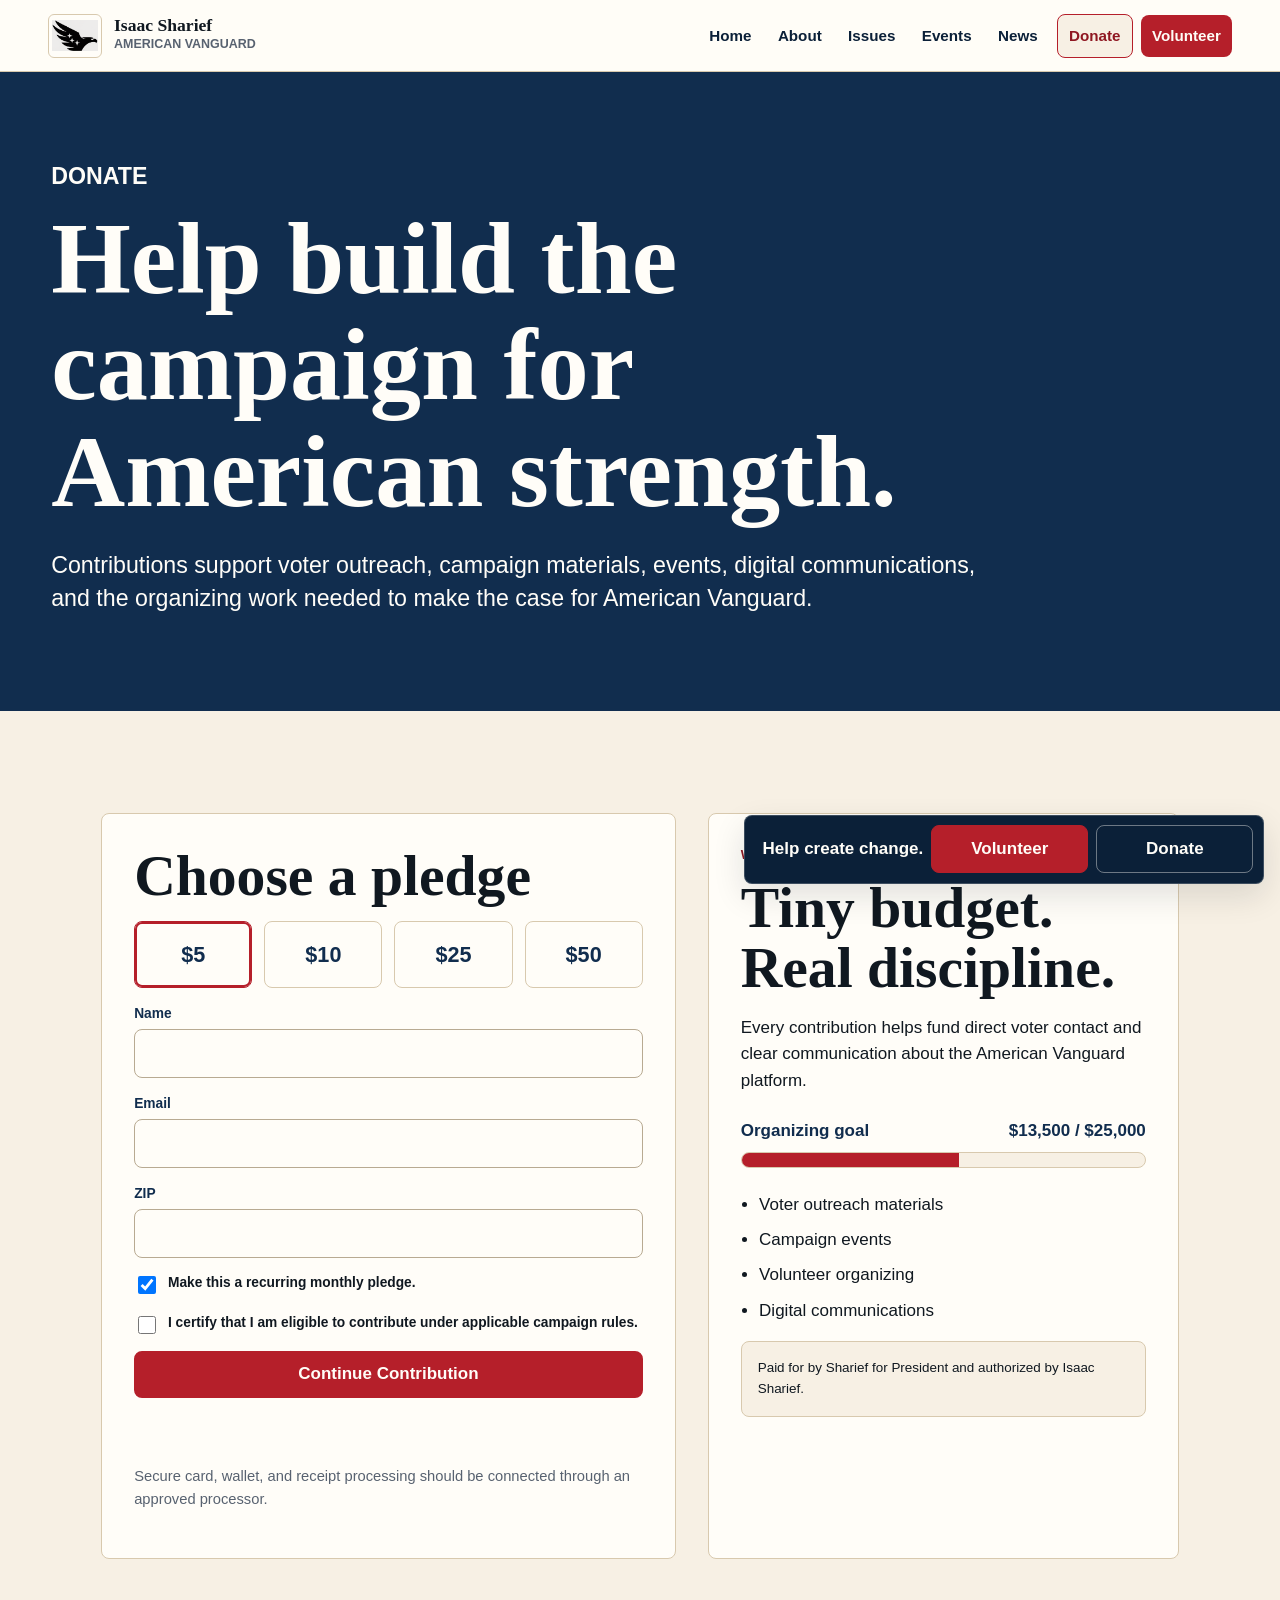
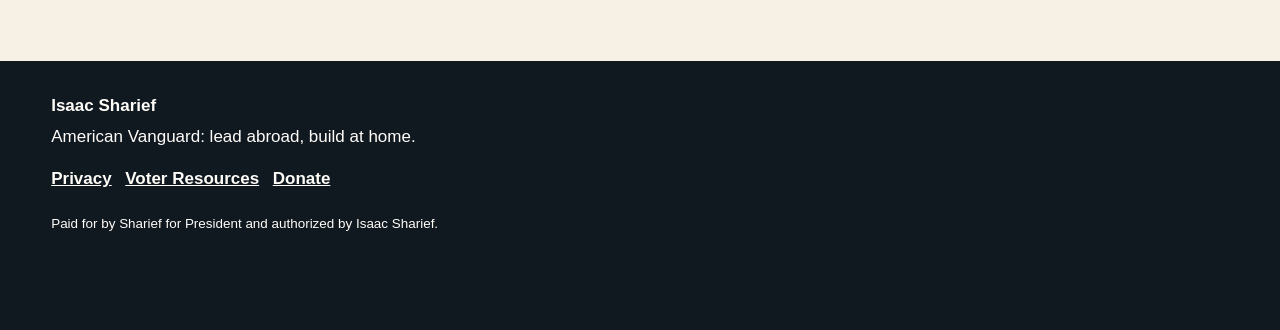
==== donate.html @ 2e6919e3 "Add files via upload" ====
<!--
  Donate page.
  Non-obvious note: this static page is ready for a compliant payment processor.
  Connect the form action to an approved service before processing contributions.
-->
<!doctype html>
<html lang="en">
  <head>
    <meta charset="utf-8">
    <meta name="viewport" content="width=device-width, initial-scale=1">
    <title>Donate | Isaac Sharief for President</title>
    <meta name="description" content="Support Isaac Sharief and American Vanguard with a campaign pledge.">
    <link rel="stylesheet" href="styles.css">
  </head>
  <body>
    <a class="skip-link" href="#main">Skip to main content</a>
    <header class="site-header">
      <a class="brand" href="index.html" aria-label="Isaac Sharief for President home">
        <img class="brand-mark" src="assets/av-eagle.png" alt="" aria-hidden="true">
        <span><strong>Isaac Sharief</strong><small>American Vanguard</small></span>
      </a>
      <button class="nav-toggle" type="button" aria-expanded="false" aria-controls="site-nav"><span>Menu</span></button>
      <nav class="site-nav" id="site-nav" aria-label="Main navigation">
        <a href="index.html">Home</a>
        <a href="about.html">About</a>
        <a href="issues.html">Issues</a>
        <a href="events.html">Events</a>
        <a href="news.html">News</a>
        <a class="nav-donate" href="donate.html" aria-current="page">Donate</a>
        <a class="nav-join" href="volunteer.html">Volunteer</a>
      </nav>
    </header>

    <main id="main">
      <section class="page-hero donate-hero">
        <p class="eyebrow">Donate</p>
        <h1>Help build the campaign for American strength.</h1>
        <p>
          Contributions support voter outreach, campaign materials, events,
          digital communications, and the organizing work needed to make the
          case for American Vanguard.
        </p>
      </section>

      <section class="section donate-layout" aria-labelledby="donate-title">
        <form class="donate-panel" data-form="donation">
          <h2 id="donate-title">Choose a pledge</h2>
          <div class="amount-grid" role="group" aria-label="Donation amount">
            <button type="button" class="amount-button is-selected" data-amount="5">$5</button>
            <button type="button" class="amount-button" data-amount="10">$10</button>
            <button type="button" class="amount-button" data-amount="25">$25</button>
            <button type="button" class="amount-button" data-amount="50">$50</button>
          </div>
          <input type="hidden" name="amount" id="selected-amount" value="5">
          <label>
            <span>Name</span>
            <input name="name" autocomplete="name" required>
          </label>
          <label>
            <span>Email</span>
            <input type="email" name="email" autocomplete="email" required>
          </label>
          <label>
            <span>ZIP</span>
            <input name="zip" inputmode="numeric" autocomplete="postal-code" required>
          </label>
          <label class="checkbox-line">
            <input type="checkbox" name="recurring" checked>
            <span>Make this a recurring monthly pledge.</span>
          </label>
          <label class="checkbox-line">
            <input type="checkbox" name="eligible" required>
            <span>I certify that I am eligible to contribute under applicable campaign rules.</span>
          </label>
          <button class="button button-primary" type="submit">Continue Contribution</button>
          <p class="form-status" role="status" aria-live="polite"></p>
          <p class="processor-note">Secure card, wallet, and receipt processing should be connected through an approved processor.</p>
        </form>

        <aside class="funds-panel" aria-labelledby="funds-title">
          <p class="eyebrow">Where it goes</p>
          <h2 id="funds-title">Tiny budget. Real discipline.</h2>
          <p>
            Every contribution helps fund direct voter contact and clear
            communication about the American Vanguard platform.
          </p>
          <div class="progress-wrap">
            <div class="progress-label"><span>Organizing goal</span><strong>$13,500 / $25,000</strong></div>
            <div class="progress-bar" aria-label="Organizing goal progress"><span style="width:54%"></span></div>
          </div>
          <ul class="check-list">
            <li>Voter outreach materials</li>
            <li>Campaign events</li>
            <li>Volunteer organizing</li>
            <li>Digital communications</li>
          </ul>
          <p class="disclaimer boxed">Paid for by Sharief for President and authorized by Isaac Sharief.</p>
        </aside>
      </section>
    </main>

    <aside class="sticky-cta" aria-label="Campaign quick actions">
      <span>Help create change.</span>
      <a href="volunteer.html">Volunteer</a>
      <a href="donate.html">Donate</a>
    </aside>

    <footer class="site-footer">
      <div><strong>Isaac Sharief</strong><p>American Vanguard: lead abroad, build at home.</p></div>
      <nav aria-label="Footer navigation"><a href="privacy.html">Privacy</a><a href="voter-resources.html">Voter Resources</a><a href="donate.html">Donate</a></nav>
      <p class="disclaimer">Paid for by Sharief for President and authorized by Isaac Sharief.</p>
    </footer>
    <script src="script.js"></script>
  </body>
</html>
---- styles.css ----
/*
  American Vanguard site styles.
  Non-obvious decisions: the palette is limited to navy, red, paper, and a
  small brass accent; the type pairing uses local system fonts so GitHub Pages
  loads fast without outside font calls.
*/
:root {
  --ink: #101820;
  --navy: #112d4e;
  --navy-dark: #0b2038;
  --red: #b51f2a;
  --red-dark: #8f1721;
  --paper: #f7f0e4;
  --white: #fffdf8;
  --brass: #c69214;
  --line: #d8c9ae;
  --muted: #586270;
  --font-display: Georgia, "Times New Roman", serif;
  --font-body: "Segoe UI", Tahoma, Geneva, Verdana, sans-serif;
  --shadow: 0 12px 32px rgba(16, 24, 32, 0.12);
  --radius: 8px;
}

* {
  box-sizing: border-box;
}

html {
  scroll-behavior: smooth;
}

body {
  margin: 0;
  color: var(--ink);
  background: var(--paper);
  font-family: var(--font-body);
  font-size: 17px;
  line-height: 1.55;
}

img {
  display: block;
  max-width: 100%;
}

a {
  color: inherit;
}

button,
input {
  font: inherit;
}

button {
  cursor: pointer;
}

:focus-visible {
  outline: 3px solid var(--brass);
  outline-offset: 3px;
}

.skip-link {
  position: absolute;
  left: 1rem;
  top: -4rem;
  z-index: 100;
  background: var(--ink);
  color: var(--white);
  padding: 0.7rem 1rem;
}

.skip-link:focus {
  top: 1rem;
}

.site-header {
  position: sticky;
  top: 0;
  z-index: 50;
  display: flex;
  align-items: center;
  justify-content: space-between;
  gap: 1rem;
  padding: 0.85rem clamp(1rem, 4vw, 3rem);
  background: rgba(255, 253, 248, 0.96);
  border-bottom: 1px solid var(--line);
}

.brand {
  display: inline-flex;
  align-items: center;
  gap: 0.75rem;
  text-decoration: none;
}

.brand-mark {
  width: 54px;
  height: 44px;
  padding: 3px;
  object-fit: contain;
  background: var(--white);
  border: 1px solid var(--line);
  border-radius: 6px;
}

.brand strong {
  display: block;
  font-family: var(--font-display);
  font-size: 1.1rem;
  line-height: 1;
}

.brand small {
  display: block;
  color: var(--muted);
  font-size: 0.78rem;
  font-weight: 700;
  letter-spacing: 0;
  text-transform: uppercase;
}

.nav-toggle {
  display: inline-flex;
  align-items: center;
  justify-content: center;
  min-height: 42px;
  padding: 0 0.85rem;
  color: var(--navy);
  background: var(--white);
  border: 1px solid var(--line);
  border-radius: var(--radius);
  font-weight: 800;
}

.site-nav {
  position: absolute;
  left: 1rem;
  right: 1rem;
  top: calc(100% + 0.5rem);
  display: none;
  padding: 0.75rem;
  background: var(--white);
  border: 1px solid var(--line);
  box-shadow: var(--shadow);
}

.site-nav.is-open {
  display: grid;
  gap: 0.25rem;
}

.site-nav a {
  display: block;
  padding: 0.72rem 0.85rem;
  border-radius: var(--radius);
  color: var(--navy-dark);
  font-size: 0.95rem;
  font-weight: 800;
  text-decoration: none;
}

.site-nav a:hover,
.site-nav a[aria-current="page"] {
  background: var(--paper);
}

.site-nav .nav-donate {
  border: 1px solid var(--red);
  color: var(--red-dark);
}

.site-nav .nav-join {
  color: var(--white);
  background: var(--red);
}

.hero,
.page-hero,
.section {
  padding-inline: clamp(1rem, 4vw, 4rem);
}

.split-hero {
  display: grid;
  gap: 2rem;
  align-items: stretch;
  min-height: calc(100vh - 76px);
  padding-top: clamp(2rem, 6vw, 4.5rem);
  padding-bottom: clamp(3rem, 8vw, 5rem);
  background:
    linear-gradient(90deg, rgba(17, 45, 78, 0.08) 1px, transparent 1px),
    var(--paper);
  background-size: 34px 34px;
}

.hero-copy {
  max-width: 760px;
  align-self: center;
}

.eyebrow,
.section-kicker {
  margin: 0 0 0.75rem;
  color: var(--red-dark);
  font-size: 0.79rem;
  font-weight: 900;
  letter-spacing: 0;
  text-transform: uppercase;
}

h1,
h2,
h3 {
  margin: 0;
  font-family: var(--font-display);
  line-height: 1.04;
  letter-spacing: 0;
}

h1 {
  max-width: 860px;
  font-size: clamp(2.85rem, 8vw, 6.8rem);
  font-weight: 700;
}

h2 {
  font-size: clamp(2rem, 4.5vw, 4rem);
}

h3 {
  font-size: clamp(1.3rem, 2.4vw, 1.75rem);
}

p {
  max-width: 72ch;
}

.lede,
.page-hero p {
  color: #243241;
  font-size: clamp(1.12rem, 2.1vw, 1.45rem);
  line-height: 1.45;
}

.hero-actions,
.section-cta {
  display: flex;
  flex-wrap: wrap;
  gap: 0.75rem;
  margin-top: 1.5rem;
}

.button {
  display: inline-flex;
  align-items: center;
  justify-content: center;
  min-height: 46px;
  padding: 0.75rem 1.05rem;
  border: 2px solid transparent;
  border-radius: var(--radius);
  font-weight: 900;
  line-height: 1.1;
  text-decoration: none;
}

.button-primary {
  color: var(--white);
  background: var(--red);
  border-color: var(--red);
}

.button-primary:hover {
  background: var(--red-dark);
  border-color: var(--red-dark);
}

.button-secondary {
  color: var(--navy);
  background: var(--white);
  border-color: var(--navy);
}

.button-secondary:hover {
  color: var(--white);
  background: var(--navy);
}

.quick-form,
.signup-panel,
.donate-panel,
.dialog-shell {
  display: grid;
  gap: 0.9rem;
}

.quick-form {
  grid-template-columns: 1fr;
  max-width: 760px;
  margin-top: 1.5rem;
  padding: 1rem;
  background: var(--white);
  border: 1px solid var(--line);
  border-radius: var(--radius);
}

label span {
  display: block;
  margin-bottom: 0.32rem;
  color: var(--navy);
  font-size: 0.86rem;
  font-weight: 900;
}

input {
  width: 100%;
  min-height: 46px;
  padding: 0.65rem 0.75rem;
  color: var(--ink);
  background: var(--white);
  border: 1px solid #b8aa92;
  border-radius: var(--radius);
}

.small-note,
.muted,
.processor-note {
  color: var(--muted);
  font-size: 0.92rem;
}

.form-status {
  min-height: 1.4em;
  margin: 0;
  color: var(--navy);
  font-weight: 800;
}

.hero-photo {
  align-self: center;
  margin: 0;
  background: var(--white);
  border: 1px solid var(--line);
  border-radius: var(--radius);
  box-shadow: var(--shadow);
  overflow: hidden;
}

.hero-photo img {
  width: 100%;
  height: min(68vh, 760px);
  object-fit: cover;
}

.hero-photo figcaption,
.story-photo + figcaption {
  padding: 0.75rem 1rem;
  color: var(--navy);
  font-size: 0.92rem;
  font-weight: 900;
  background: var(--white);
  border-top: 1px solid var(--line);
}

.notice-section {
  padding-top: clamp(1.5rem, 4vw, 3rem);
  padding-bottom: clamp(1.5rem, 4vw, 3rem);
  background: var(--white);
  border-block: 1px solid var(--line);
}

.notice-dropdown {
  max-width: 1180px;
  margin: 0 auto;
  padding: 1.25rem;
  background: var(--paper);
  border: 1px solid var(--line);
  border-radius: var(--radius);
}

.notice-dropdown summary,
.platform-details summary {
  color: var(--navy);
  font-weight: 900;
  cursor: pointer;
}

.notice-dropdown p {
  max-width: 100%;
  margin-bottom: 0;
}

.section {
  padding-top: clamp(3rem, 8vw, 6.5rem);
  padding-bottom: clamp(3rem, 8vw, 6.5rem);
}

.intro-band {
  color: var(--white);
  background: var(--navy);
}

.intro-band .section-kicker,
.intro-band p {
  color: var(--white);
}

.two-column {
  display: grid;
  gap: 1.5rem;
  max-width: 1180px;
  margin: 0 auto;
}

.copy-block p:first-child {
  margin-top: 0;
}

.section-heading {
  max-width: 900px;
  margin-bottom: 2rem;
}

.issue-lanes {
  display: grid;
  gap: 0;
  max-width: 1180px;
  margin: 0 auto;
  border-top: 2px solid var(--navy);
}

.issue-lane {
  padding: 1.25rem 0;
  border-bottom: 1px solid var(--line);
}

.lane-number {
  display: inline-block;
  margin-bottom: 0.55rem;
  color: var(--red-dark);
  font-size: 0.78rem;
  font-weight: 900;
}

.issue-lane p,
.momentum-list p,
.values-row p,
.resource-panel li,
.platform-panel li {
  color: #2f3945;
}

.contrast-section {
  background: var(--white);
  border-block: 1px solid var(--line);
}

.quote-stack {
  display: grid;
  gap: 0.75rem;
  margin: 1.5rem 0;
}

blockquote {
  margin: 0;
  padding: 1rem;
  background: var(--paper);
  border-left: 5px solid var(--red);
}

blockquote p {
  margin: 0 0 0.4rem;
  font-family: var(--font-display);
  font-size: 1.25rem;
  line-height: 1.2;
}

cite {
  color: var(--muted);
  font-size: 0.86rem;
  font-style: normal;
  font-weight: 800;
}

.momentum {
  background: #f1e4cf;
}

.momentum-list,
.values-row,
.media-grid,
.resource-layout {
  display: grid;
  gap: 1rem;
  max-width: 1180px;
  margin: 0 auto;
}

.momentum-list article,
.values-row article,
.media-grid article,
.resource-panel {
  padding: 1.25rem;
  background: var(--white);
  border: 1px solid var(--line);
  border-radius: var(--radius);
}

.final-pitch {
  color: var(--white);
  background: var(--red);
}

.final-pitch p {
  font-size: 1.15rem;
}

.final-pitch .button-primary {
  color: var(--red-dark);
  background: var(--white);
  border-color: var(--white);
}

.page-hero {
  padding-top: clamp(3rem, 8vw, 5.5rem);
  padding-bottom: clamp(2.5rem, 7vw, 4.5rem);
  color: var(--white);
  background: var(--navy);
}

.page-hero .eyebrow,
.page-hero p {
  color: var(--white);
}

.story-section,
.volunteer-layout,
.donate-layout,
.events-layout,
.news-layout {
  display: grid;
  gap: 2rem;
  max-width: 1180px;
  margin: 0 auto;
}

.story-photo,
.story-copy,
.signup-panel,
.donate-panel,
.funds-panel,
.calendar-card,
.event-card,
.news-lead,
.news-list article,
.media-kit,
.policy-text,
.platform-panel {
  background: var(--white);
  border: 1px solid var(--line);
  border-radius: var(--radius);
}

.story-photo {
  margin: 0;
  overflow: hidden;
}

.story-copy,
.signup-panel,
.donate-panel,
.funds-panel,
.calendar-card,
.event-card,
.news-lead,
.news-list article,
.media-kit,
.policy-text,
.platform-panel {
  padding: clamp(1.25rem, 3vw, 2rem);
}

.values-strip,
.organizer-strip,
.media-kit {
  background: #f4ead7;
}

.platform-grid {
  display: grid;
  gap: 1rem;
  max-width: 1180px;
  margin: 0 auto;
}

.platform-panel h2 {
  font-size: clamp(1.7rem, 3vw, 2.3rem);
}

.platform-details {
  margin-top: 1rem;
}

.platform-details summary {
  display: list-item;
  width: fit-content;
  min-height: 42px;
  padding: 0.55rem 0.8rem;
  background: var(--paper);
  border: 1px solid var(--line);
  border-radius: var(--radius);
}

.platform-details[open] summary {
  margin-bottom: 0.75rem;
}

.platform-panel ul,
.resource-panel ul,
.check-list {
  padding-left: 1.15rem;
}

.platform-panel li + li,
.resource-panel li + li,
.check-list li + li {
  margin-top: 0.55rem;
}

.events-layout {
  align-items: start;
}

.mini-calendar {
  display: grid;
  grid-template-columns: repeat(7, minmax(0, 1fr));
  gap: 0.35rem;
  margin-top: 1rem;
}

.mini-calendar span,
.mini-calendar b {
  display: grid;
  place-items: center;
  min-height: 36px;
  border: 1px solid var(--line);
  border-radius: 6px;
  font-size: 0.82rem;
}

.mini-calendar span {
  color: var(--navy);
  font-weight: 900;
  border-color: transparent;
}

.mini-calendar .has-event {
  color: var(--white);
  background: var(--red);
  border-color: var(--red);
}

.event-list,
.news-list {
  display: grid;
  gap: 1rem;
}

.event-card time,
.news-layout time {
  color: var(--red-dark);
  font-size: 0.85rem;
  font-weight: 900;
}

.event-card .button {
  margin-top: 0.75rem;
}

.rsvp-dialog {
  width: min(92vw, 560px);
  padding: 0;
  background: transparent;
  border: 0;
}

.rsvp-dialog::backdrop {
  background: rgba(11, 32, 56, 0.66);
}

.dialog-shell {
  position: relative;
  padding: 1.25rem;
  background: var(--white);
  border: 1px solid var(--line);
  border-radius: var(--radius);
}

.dialog-close {
  position: absolute;
  right: 0.8rem;
  top: 0.7rem;
  width: 38px;
  height: 38px;
  color: var(--navy);
  background: var(--paper);
  border: 1px solid var(--line);
  border-radius: var(--radius);
  font-size: 1.6rem;
  line-height: 1;
}

.checkbox-line {
  display: flex;
  align-items: flex-start;
  gap: 0.55rem;
}

.checkbox-line input {
  width: 18px;
  min-height: 18px;
  margin-top: 0.25rem;
}

.checkbox-line span {
  margin: 0;
  color: var(--ink);
  font-weight: 700;
}

.role-grid,
.amount-grid {
  display: grid;
  gap: 0.75rem;
}

.role-card,
.amount-button {
  padding: 1rem;
  text-align: left;
  background: var(--white);
  border: 1px solid var(--line);
  border-radius: var(--radius);
}

.role-card strong,
.role-card span {
  display: block;
}

.role-card strong {
  color: var(--navy);
  font-family: var(--font-display);
  font-size: 1.3rem;
}

.role-card span {
  color: var(--muted);
  margin-top: 0.35rem;
}

.role-card.is-selected,
.amount-button.is-selected {
  border-color: var(--red);
  box-shadow: inset 0 0 0 2px var(--red);
}

.selected-role-text {
  margin: 0;
  color: var(--muted);
}

.amount-grid {
  grid-template-columns: repeat(2, minmax(0, 1fr));
}

.amount-button {
  text-align: center;
  color: var(--navy);
  font-size: 1.35rem;
  font-weight: 900;
}

.progress-wrap {
  display: grid;
  gap: 0.5rem;
  margin: 1.5rem 0;
}

.progress-label {
  display: flex;
  justify-content: space-between;
  gap: 1rem;
  color: var(--navy);
  font-weight: 900;
}

.progress-bar {
  height: 16px;
  overflow: hidden;
  background: var(--paper);
  border: 1px solid var(--line);
  border-radius: 999px;
}

.progress-bar span {
  display: block;
  height: 100%;
  background: var(--red);
}

.boxed {
  padding: 1rem;
  background: var(--paper);
  border: 1px solid var(--line);
  border-radius: var(--radius);
}

.news-lead {
  border-top: 6px solid var(--red);
}

.ads-section {
  background: var(--white);
  border-block: 1px solid var(--line);
}

.ads-grid {
  display: grid;
  gap: 1rem;
  max-width: 1180px;
  margin: 0 auto;
}

.ad-card {
  padding: 1rem;
  background: var(--paper);
  border: 1px solid var(--line);
  border-radius: var(--radius);
}

.ad-card h3 {
  margin-bottom: 0.75rem;
  font-size: 1.35rem;
}

.ad-card iframe {
  display: block;
  width: 100%;
  aspect-ratio: 16 / 9;
  border: 0;
  border-radius: 6px;
  background: var(--ink);
}

.contact-list {
  display: grid;
  gap: 0.35rem;
  padding-left: 1.1rem;
}

.contact-list a {
  overflow-wrap: anywhere;
}

.resource-panel h2 {
  font-size: clamp(1.55rem, 2.6vw, 2.1rem);
  overflow-wrap: anywhere;
}

.text-link {
  color: var(--red-dark);
  font-weight: 900;
}

.policy-text {
  max-width: 880px;
  margin-inline: auto;
}

.policy-text h2 {
  margin-top: 1.5rem;
  font-size: 1.55rem;
}

.policy-text h2:first-child {
  margin-top: 0;
}

.sticky-cta {
  position: fixed;
  left: 1rem;
  right: 1rem;
  bottom: 1rem;
  z-index: 40;
  display: flex;
  align-items: center;
  justify-content: space-between;
  gap: 0.5rem;
  padding: 0.6rem;
  color: var(--white);
  background: var(--navy-dark);
  border: 1px solid rgba(255, 253, 248, 0.2);
  border-radius: var(--radius);
  box-shadow: var(--shadow);
}

.sticky-cta span {
  display: none;
  font-weight: 900;
}

.sticky-cta a {
  flex: 1;
  padding: 0.62rem 0.75rem;
  color: var(--white);
  text-align: center;
  text-decoration: none;
  border: 1px solid rgba(255, 253, 248, 0.4);
  border-radius: var(--radius);
  font-weight: 900;
}

.sticky-cta a:first-of-type {
  background: var(--red);
  border-color: var(--red);
}

.site-footer {
  display: grid;
  gap: 1rem;
  padding: 2rem clamp(1rem, 4vw, 4rem) 6rem;
  color: var(--white);
  background: var(--ink);
}

.site-footer p {
  margin: 0.3rem 0 0;
}

.site-footer nav {
  display: flex;
  flex-wrap: wrap;
  gap: 0.85rem;
}

.site-footer a {
  color: var(--white);
  font-weight: 800;
}

.disclaimer {
  max-width: 78ch;
  font-size: 0.84rem;
}

@media (min-width: 720px) {
  .quick-form {
    grid-template-columns: 1fr 1fr 0.7fr auto;
    align-items: end;
  }

  .quick-form .form-status {
    grid-column: 1 / -1;
  }

  .issue-lanes {
    grid-template-columns: repeat(2, minmax(0, 1fr));
    border-left: 2px solid var(--navy);
  }

  .issue-lane {
    padding: 1.5rem;
    border-right: 1px solid var(--line);
  }

  .momentum-list,
  .values-row,
  .media-grid,
  .resource-layout,
  .ads-grid {
    grid-template-columns: repeat(3, minmax(0, 1fr));
  }

  .platform-grid {
    grid-template-columns: repeat(2, minmax(0, 1fr));
  }

  .platform-wide {
    grid-column: 1 / -1;
  }

  .role-grid {
    grid-template-columns: repeat(2, minmax(0, 1fr));
  }

  .amount-grid {
    grid-template-columns: repeat(4, minmax(0, 1fr));
  }

  .sticky-cta {
    left: auto;
    width: min(520px, calc(100vw - 2rem));
  }

  .sticky-cta span {
    display: inline;
    padding-left: 0.5rem;
  }
}

@media (min-width: 980px) {
  .nav-toggle {
    display: none;
  }

  .site-nav {
    position: static;
    display: flex;
    align-items: center;
    gap: 0.25rem;
    padding: 0;
    background: transparent;
    border: 0;
    box-shadow: none;
  }

  .site-nav a {
    padding: 0.58rem 0.7rem;
  }

  .site-nav .nav-join,
  .site-nav .nav-donate {
    margin-left: 0.25rem;
  }

  .split-hero {
    grid-template-columns: minmax(0, 1.05fr) minmax(360px, 0.72fr);
  }

  .two-column,
  .story-section,
  .volunteer-layout,
  .donate-layout,
  .events-layout,
  .news-layout {
    grid-template-columns: 0.8fr 1.2fr;
  }

  .story-section {
    grid-template-columns: 0.72fr 1.05fr;
  }

  .donate-layout,
  .volunteer-layout {
    grid-template-columns: 1fr 0.82fr;
  }

  .news-layout {
    grid-template-columns: 0.92fr 1.08fr;
  }
}

@media (prefers-reduced-motion: reduce) {
  *,
  *::before,
  *::after {
    scroll-behavior: auto !important;
    transition-duration: 0.01ms !important;
    animation-duration: 0.01ms !important;
    animation-iteration-count: 1 !important;
  }
}
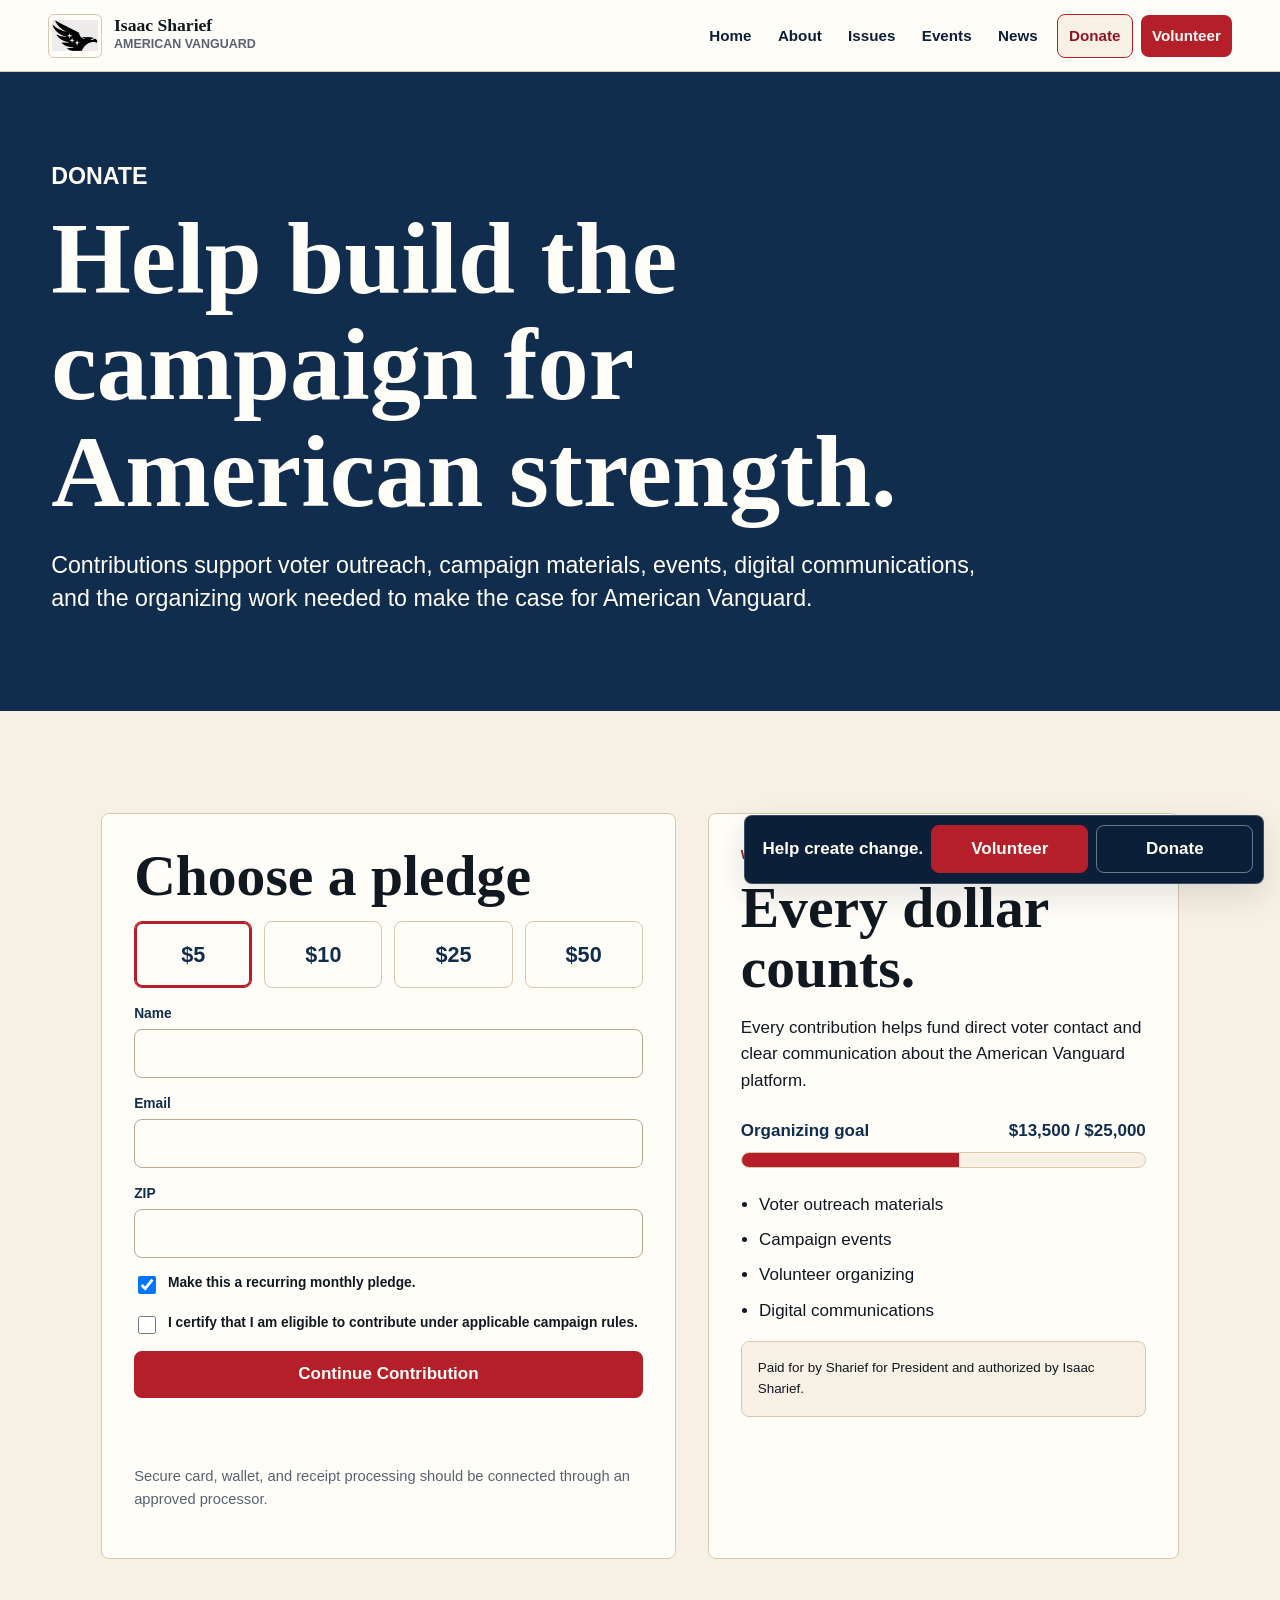
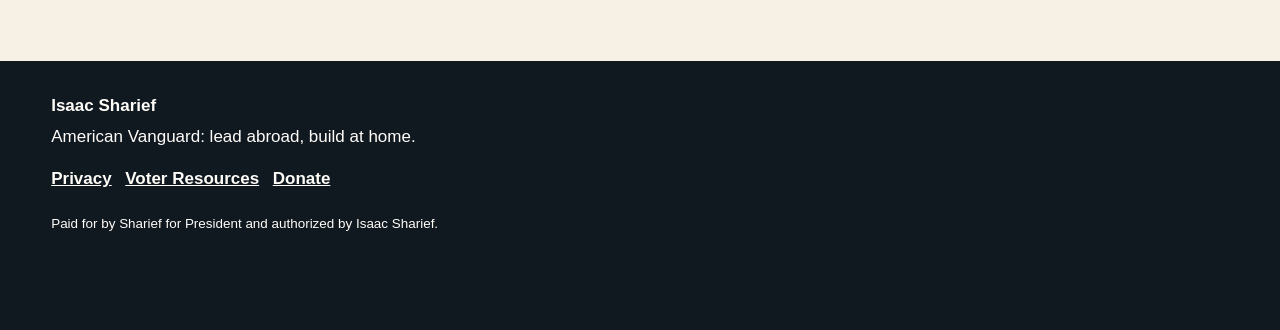
==== commit cec4ebdd: "Update donate.html" ====
--- a/donate.html
+++ b/donate.html
@@ -79,7 +79,7 @@
 
         <aside class="funds-panel" aria-labelledby="funds-title">
           <p class="eyebrow">Where it goes</p>
-          <h2 id="funds-title">Tiny budget. Real discipline.</h2>
+          <h2 id="funds-title">Every dollar counts.</h2>
           <p>
             Every contribution helps fund direct voter contact and clear
             communication about the American Vanguard platform.
